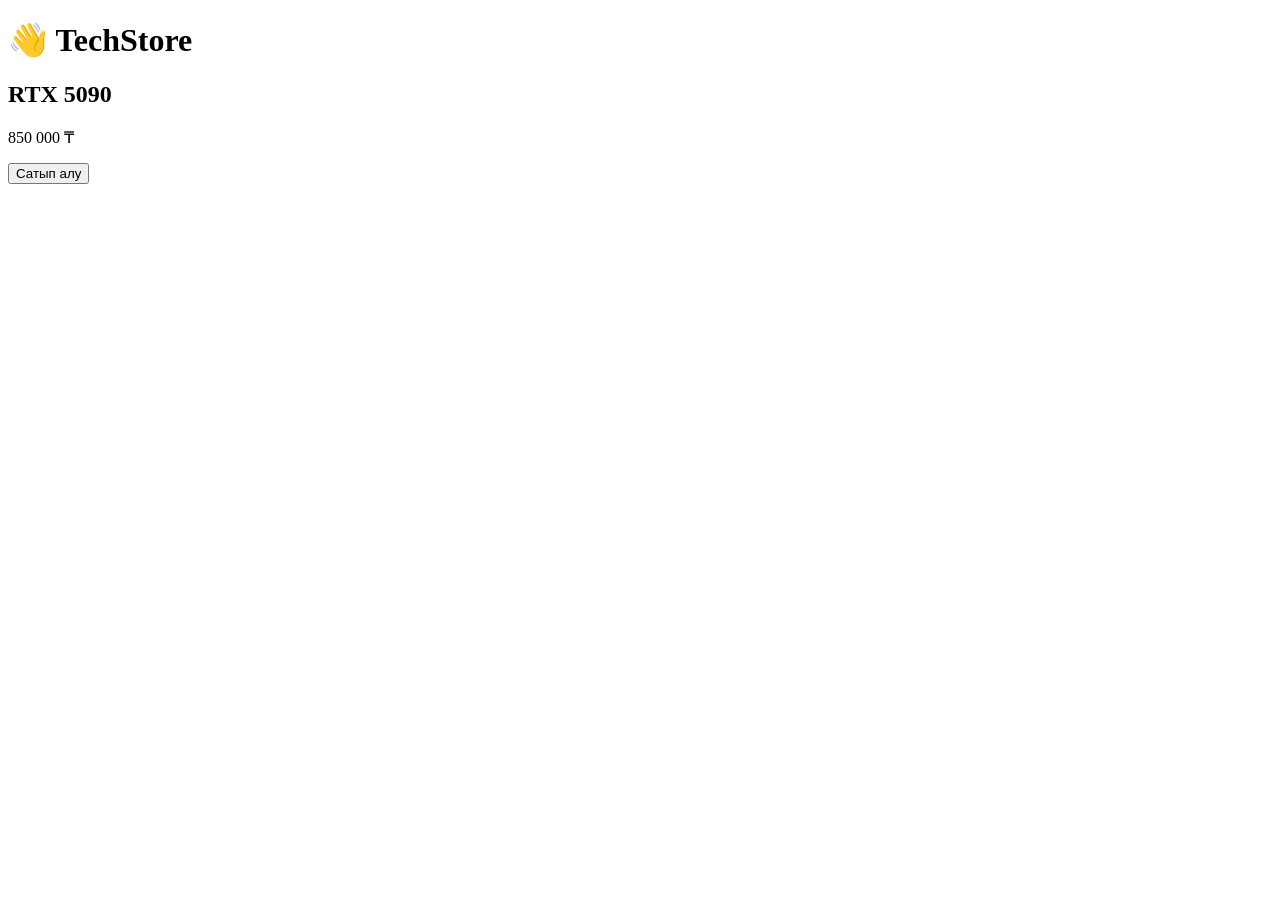
==== index.html @ 9ce76d4f "Update index.html" ====
<!DOCTYPE html>
<html lang="kk">
<head>
    <meta charset="UTF-8">
    <title>TechStore</title>
</head>
<body>

    <h1>👋 TechStore</h1>

    <h2>RTX 5090</h2>
    <p>850 000 ₸</p>

    <button>Сатып алу</button>

</body>
</html>
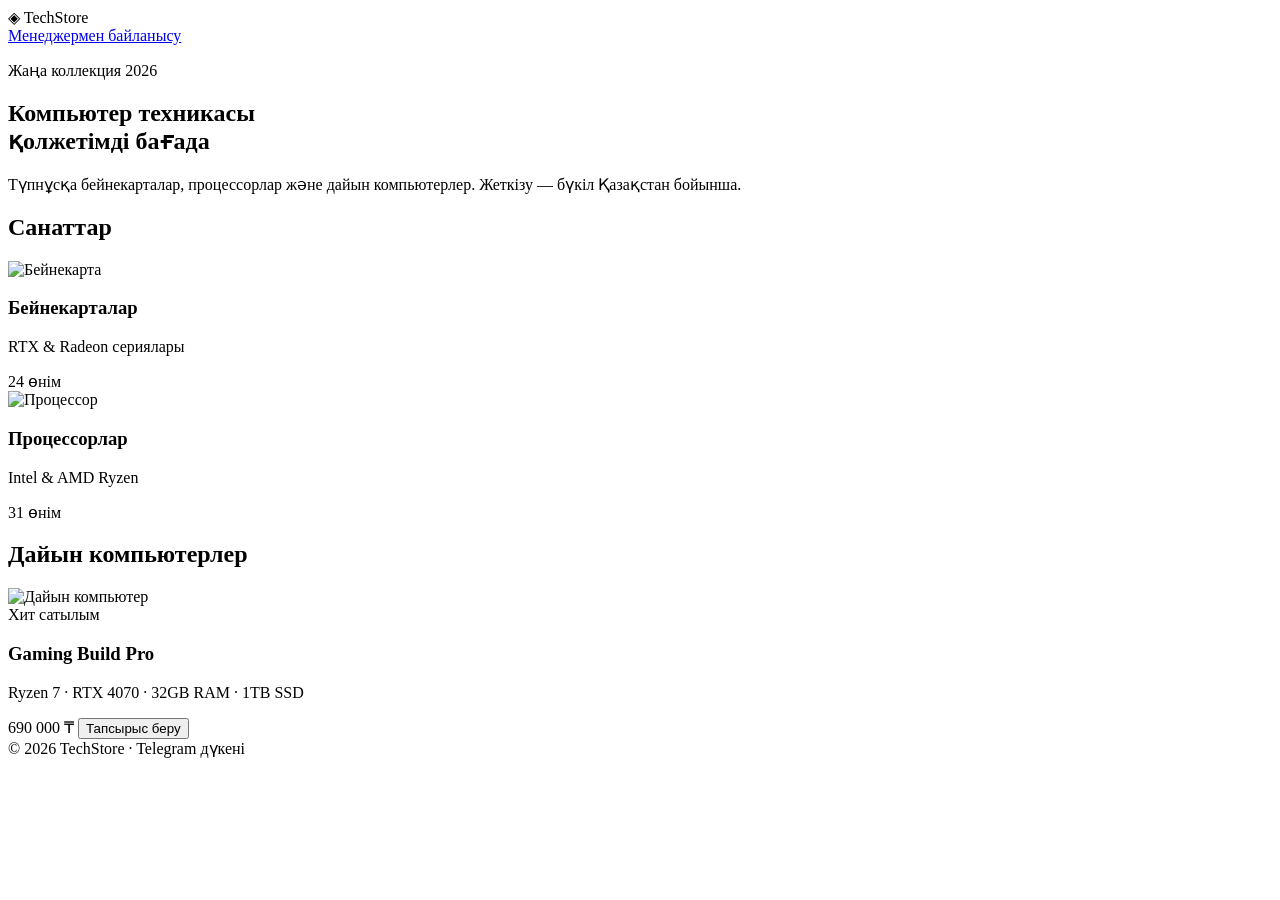
==== commit f96ac058: "Update index.html" ====
--- a/index.html
+++ b/index.html
@@ -1,17 +1,81 @@
 <!DOCTYPE html>
 <html lang="kk">
 <head>
-    <meta charset="UTF-8">
-    <title>TechStore</title>
+  <meta charset="UTF-8" />
+  <meta name="viewport" content="width=device-width, initial-scale=1.0, maximum-scale=1.0, user-scalable=no" />
+  <meta name="theme-color" content="#0f1115" />
+  <title>TechStore</title>
+  <script src="https://telegram.org/js/telegram-web-app.js"></script>
+  <link href="https://fonts.googleapis.com/css2?family=Manrope:wght@400;500;600;700;800&display=swap" rel="stylesheet" />
+  <link rel="stylesheet" href="./style.css" />
 </head>
 <body>
+  <header class="header">
+    <div class="brand">
+      <span class="brand-logo">◈</span>
+      <span class="brand-name">TechStore</span>
+    </div>
+    <a class="manager-btn" href="https://t.me/" target="_blank" rel="noopener">
+      <span class="manager-dot"></span>
+      Менеджермен байланысу
+    </a>
+  </header>
 
-    <h1>👋 TechStore</h1>
+  <main class="container">
+    <section class="hero">
+      <p class="hero-kicker">Жаңа коллекция 2026</p>
+      <h1 class="hero-title">Компьютер техникасы <br /> қолжетімді бағада</h1>
+      <p class="hero-sub">Түпнұсқа бейнекарталар, процессорлар және дайын компьютерлер. Жеткізу — бүкіл Қазақстан бойынша.</p>
+    </section>
 
-    <h2>RTX 5090</h2>
-    <p>850 000 ₸</p>
+    <h2 class="section-title">Санаттар</h2>
+    <section class="grid-c">
+      <article class="box1">
+        <div class="box1-media"><img src="./gpu.png" alt="Бейнекарта" /></div>
+        <div class="box1-body">
+          <h3 class="box1-title">Бейнекарталар</h3>
+          <p class="box1-desc">RTX &amp; Radeon сериялары</p>
+          <span class="box1-tag">24 өнім</span>
+        </div>
+      </article>
+      <article class="box1">
+        <div class="box1-media"><img src="./cpu.png" alt="Процессор" /></div>
+        <div class="box1-body">
+          <h3 class="box1-title">Процессорлар</h3>
+          <p class="box1-desc">Intel &amp; AMD Ryzen</p>
+          <span class="box1-tag">31 өнім</span>
+        </div>
+      </article>
+    </section>
 
-    <button>Сатып алу</button>
+    <h2 class="section-title">Дайын компьютерлер</h2>
+    <section class="ready_computers">
+      <div class="ready-media"><img src="./pc-1.png" alt="Дайын компьютер" /></div>
+      <div class="ready-body">
+        <span class="ready-badge">Хит сатылым</span>
+        <h3 class="ready-title">Gaming Build Pro</h3>
+        <p class="ready-desc">Ryzen 7 · RTX 4070 · 32GB RAM · 1TB SSD</p>
+        <div class="ready-footer">
+          <span class="ready-price">690 000 ₸</span>
+          <button class="buy-btn" type="button">Тапсырыс беру</button>
+        </div>
+      </div>
+    </section>
+  </main>
 
+  <footer class="footer">© 2026 TechStore · Telegram дүкені</footer>
+
+  <script>
+    const tg = window.Telegram && window.Telegram.WebApp;
+    if (tg) { tg.ready(); tg.expand(); }
+    document.querySelector('.buy-btn').addEventListener('click', function () {
+      if (tg) {
+        tg.HapticFeedback && tg.HapticFeedback.impactOccurred('medium');
+        tg.showAlert && tg.showAlert('Тапсырысыңыз қабылданды! Менеджер сізбен хабарласады.');
+      } else {
+        alert('Тапсырысыңыз қабылданды!');
+      }
+    });
+  </script>
 </body>
 </html>
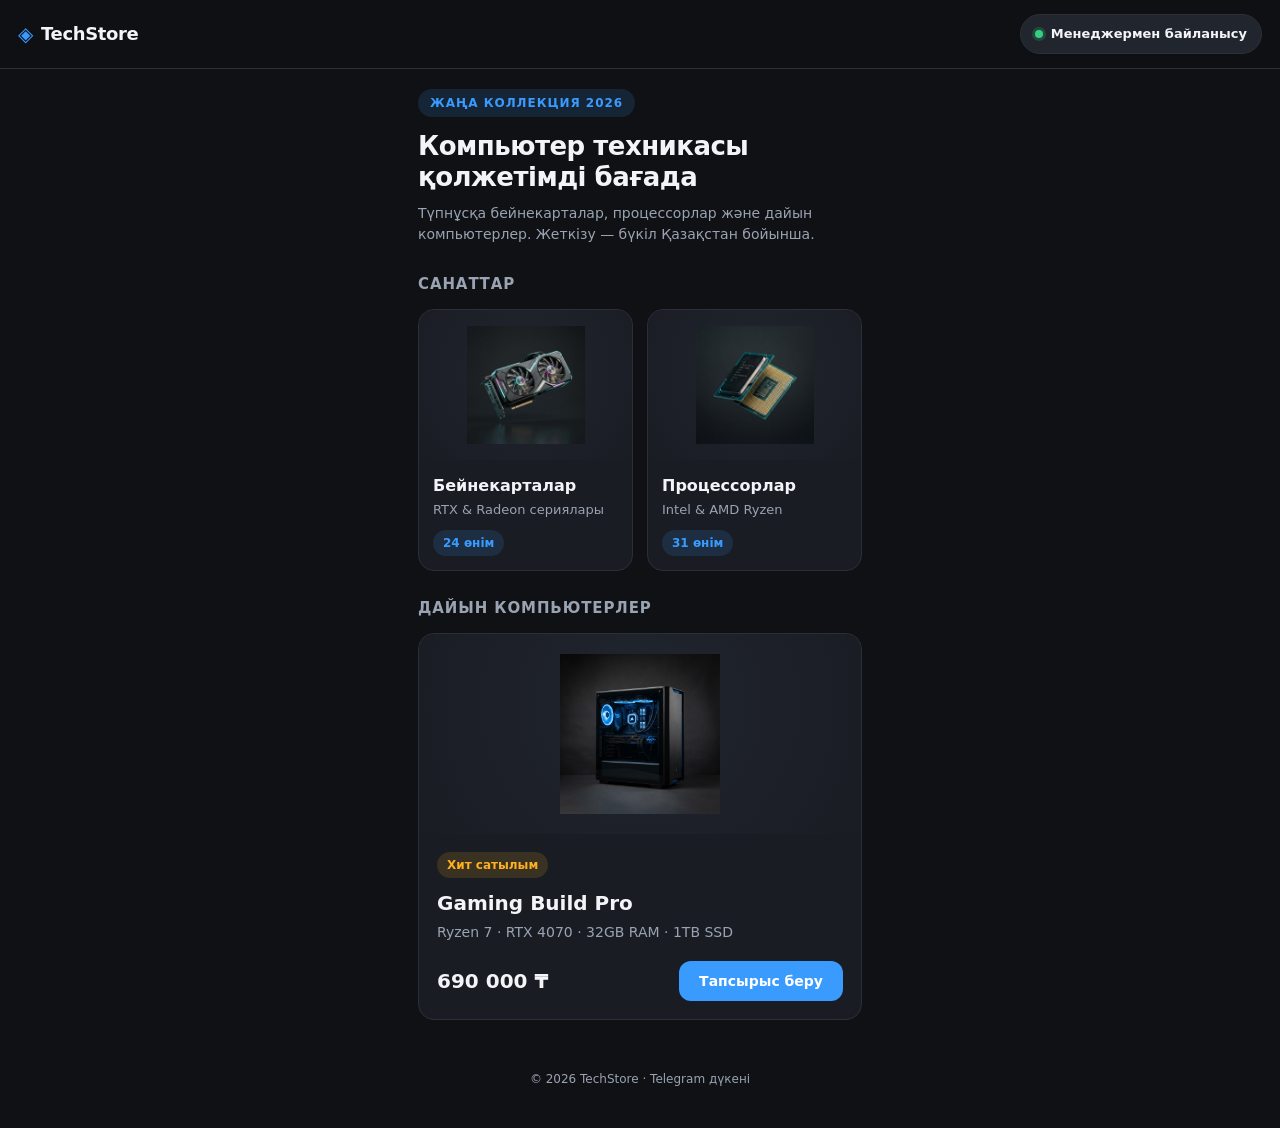
==== commit 272e1252: "Update index.html" ====
--- a/index.html
+++ b/index.html
@@ -5,7 +5,8 @@
   <meta name="viewport" content="width=device-width, initial-scale=1.0, maximum-scale=1.0, user-scalable=no" />
   <meta name="theme-color" content="#0f1115" />
   <title>TechStore</title>
-  <script src="https://telegram.org/js/telegram-web-app.js"></script>
+  <script src="https://telegram.org/js/telegram-web-app.js?63"></script>
+  <script src="./script.js" defer></script>
   <link href="https://fonts.googleapis.com/css2?family=Manrope:wght@400;500;600;700;800&display=swap" rel="stylesheet" />
   <link rel="stylesheet" href="./style.css" />
 </head>
--- a/style.css
+++ b/style.css
@@ -0,0 +1,100 @@
+:root {
+  --bg: #0f1115;
+  --surface: #191c23;
+  --surface-2: #21252e;
+  --border: #2b3038;
+  --text: #f2f4f8;
+  --muted: #9aa3b2;
+  --accent: #3a9bff;
+  --accent-soft: rgba(58, 155, 255, 0.14);
+  --radius: 16px;
+}
+
+* { margin: 0; padding: 0; box-sizing: border-box; }
+
+body {
+  font-family: "Manrope", system-ui, -apple-system, sans-serif;
+  background-color: var(--bg);
+  color: var(--text);
+  line-height: 1.5;
+  -webkit-font-smoothing: antialiased;
+  padding-bottom: 40px;
+}
+
+.header {
+  position: sticky; top: 0; z-index: 10;
+  display: flex; align-items: center; justify-content: space-between; gap: 12px;
+  padding: 14px 18px;
+  background-color: rgba(15, 17, 21, 0.85);
+  backdrop-filter: blur(12px);
+  border-bottom: 1px solid var(--border);
+}
+.brand { display: flex; align-items: center; gap: 8px; font-weight: 800; font-size: 18px; letter-spacing: -0.02em; }
+.brand-logo { color: var(--accent); font-size: 20px; }
+.manager-btn {
+  display: inline-flex; align-items: center; gap: 8px;
+  padding: 9px 14px; font-size: 13px; font-weight: 600;
+  color: var(--text); text-decoration: none;
+  background-color: var(--surface-2); border: 1px solid var(--border);
+  border-radius: 999px; transition: background-color .2s, border-color .2s;
+}
+.manager-btn:hover { background-color: var(--accent-soft); border-color: var(--accent); }
+.manager-dot { width: 8px; height: 8px; border-radius: 50%; background-color: #35d07f; box-shadow: 0 0 0 3px rgba(53,208,127,.2); }
+
+.container { max-width: 480px; margin: 0 auto; padding: 20px 18px; }
+
+.hero { margin-bottom: 28px; }
+.hero-kicker {
+  display: inline-block; font-size: 12px; font-weight: 700;
+  text-transform: uppercase; letter-spacing: .08em; color: var(--accent);
+  background-color: var(--accent-soft); padding: 5px 12px; border-radius: 999px; margin-bottom: 14px;
+}
+.hero-title { font-size: 26px; font-weight: 800; letter-spacing: -0.02em; line-height: 1.2; text-wrap: balance; }
+.hero-sub { margin-top: 10px; color: var(--muted); font-size: 14px; }
+
+.section-title { font-size: 15px; font-weight: 700; color: var(--muted); text-transform: uppercase; letter-spacing: .06em; margin: 26px 0 14px; }
+
+.grid-c { display: grid; grid-template-columns: repeat(2, 1fr); gap: 14px; }
+.box1 {
+  background-color: var(--surface); border: 1px solid var(--border);
+  border-radius: var(--radius); overflow: hidden;
+  transition: transform .2s, border-color .2s; cursor: pointer;
+}
+.box1:hover { transform: translateY(-4px); border-color: var(--accent); }
+.box1-media {
+  height: 150px; display: flex; align-items: center; justify-content: center;
+  background: radial-gradient(circle at 50% 40%, var(--surface-2), var(--surface)); padding: 16px;
+}
+.box1-media img { max-width: 100%; max-height: 100%; object-fit: contain; }
+.box1-body { padding: 14px; }
+.box1-title { font-size: 16px; font-weight: 700; }
+.box1-desc { font-size: 13px; color: var(--muted); margin-top: 2px; }
+.box1-tag {
+  display: inline-block; margin-top: 10px; font-size: 12px; font-weight: 600;
+  color: var(--accent); background-color: var(--accent-soft); padding: 4px 10px; border-radius: 999px;
+}
+
+.ready_computers { background-color: var(--surface); border: 1px solid var(--border); border-radius: var(--radius); overflow: hidden; }
+.ready-media {
+  height: 200px; display: flex; align-items: center; justify-content: center;
+  background: radial-gradient(circle at 50% 35%, var(--surface-2), var(--surface)); padding: 20px;
+}
+.ready-media img { max-width: 100%; max-height: 100%; object-fit: contain; }
+.ready-body { padding: 18px; }
+.ready-badge {
+  display: inline-block; font-size: 12px; font-weight: 700;
+  color: #ffb020; background-color: rgba(255,176,32,.14); padding: 4px 10px; border-radius: 999px;
+}
+.ready-title { font-size: 20px; font-weight: 800; margin-top: 10px; }
+.ready-desc { font-size: 14px; color: var(--muted); margin-top: 4px; }
+.ready-footer { display: flex; align-items: center; justify-content: space-between; margin-top: 18px; }
+.ready-price { font-size: 20px; font-weight: 800; }
+.buy-btn {
+  font-family: inherit; font-size: 14px; font-weight: 700; color: #fff;
+  background-color: var(--accent); border: none; padding: 12px 20px;
+  border-radius: 12px; cursor: pointer; transition: filter .2s, transform .1s;
+}
+.buy-btn:hover { filter: brightness(1.1); }
+.buy-btn:active { transform: scale(0.97); }
+
+.footer { text-align: center; color: var(--muted); font-size: 12px; margin-top: 30px; }
